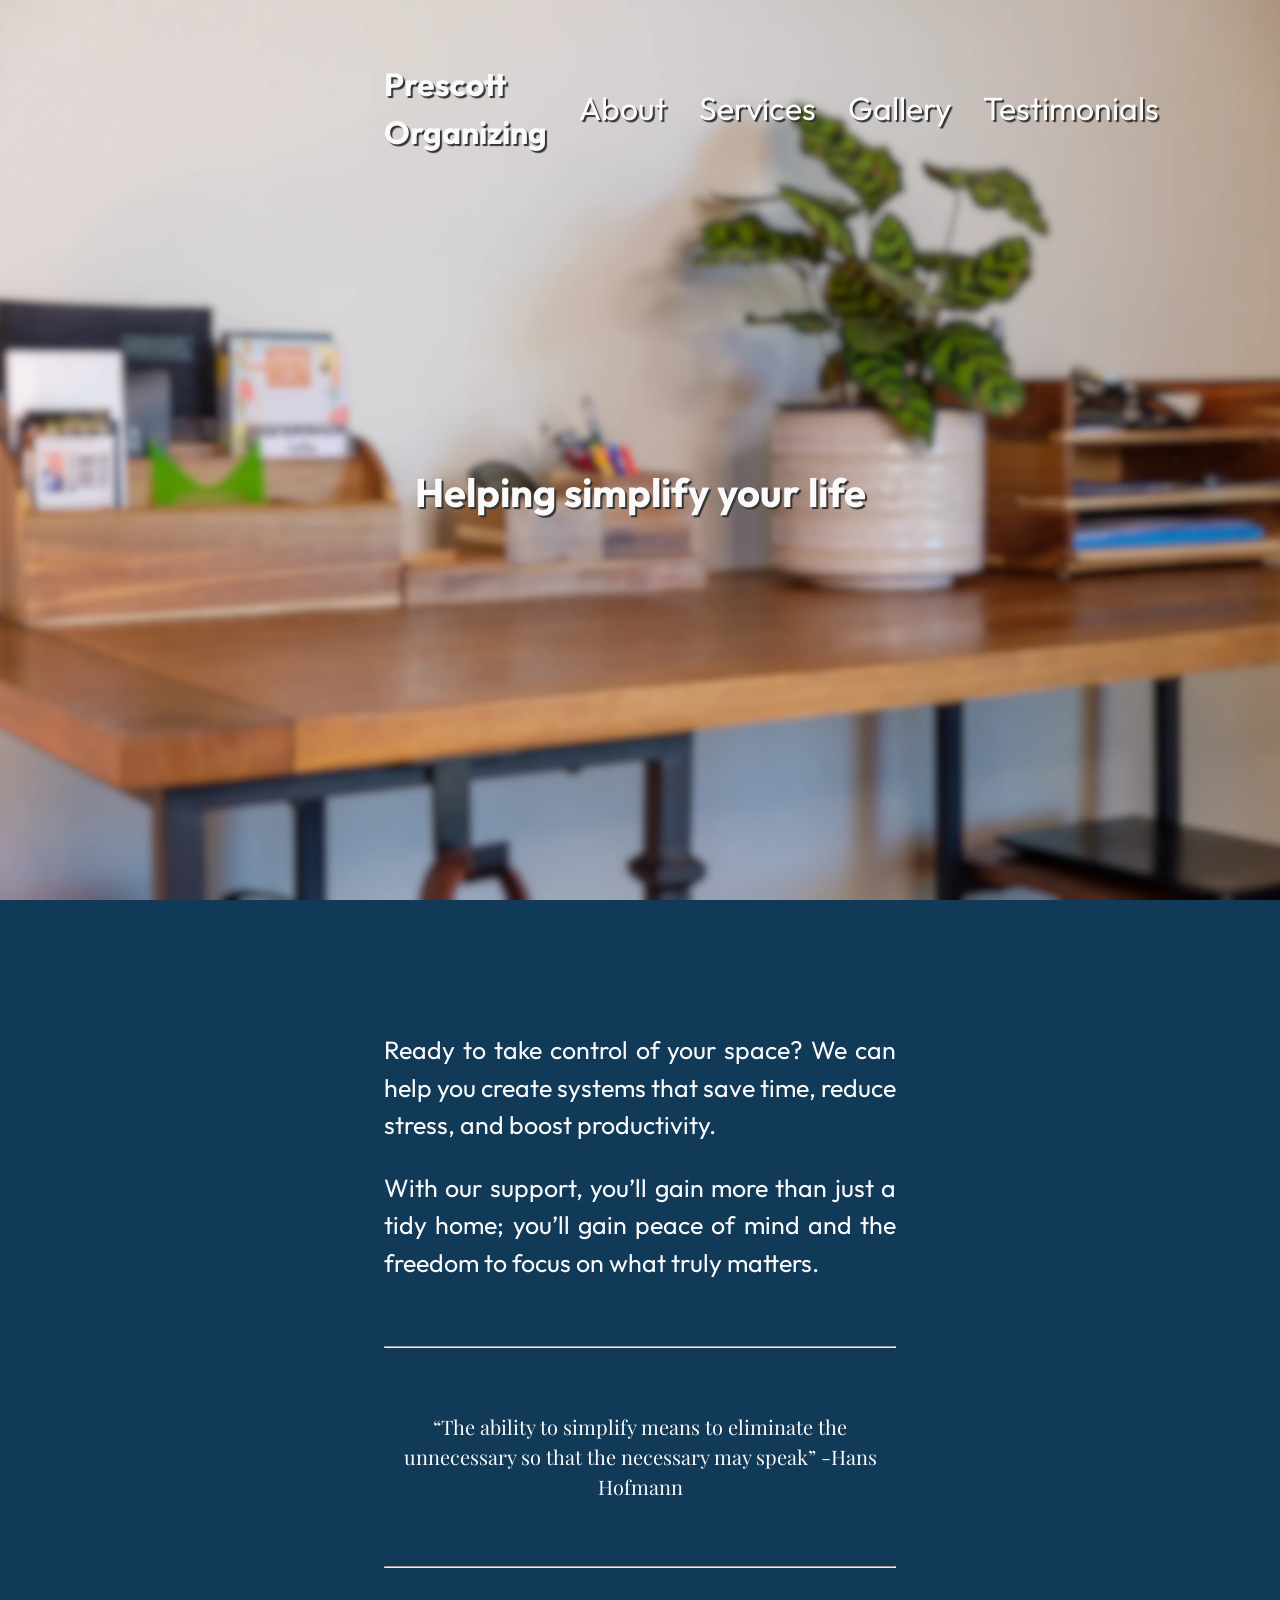
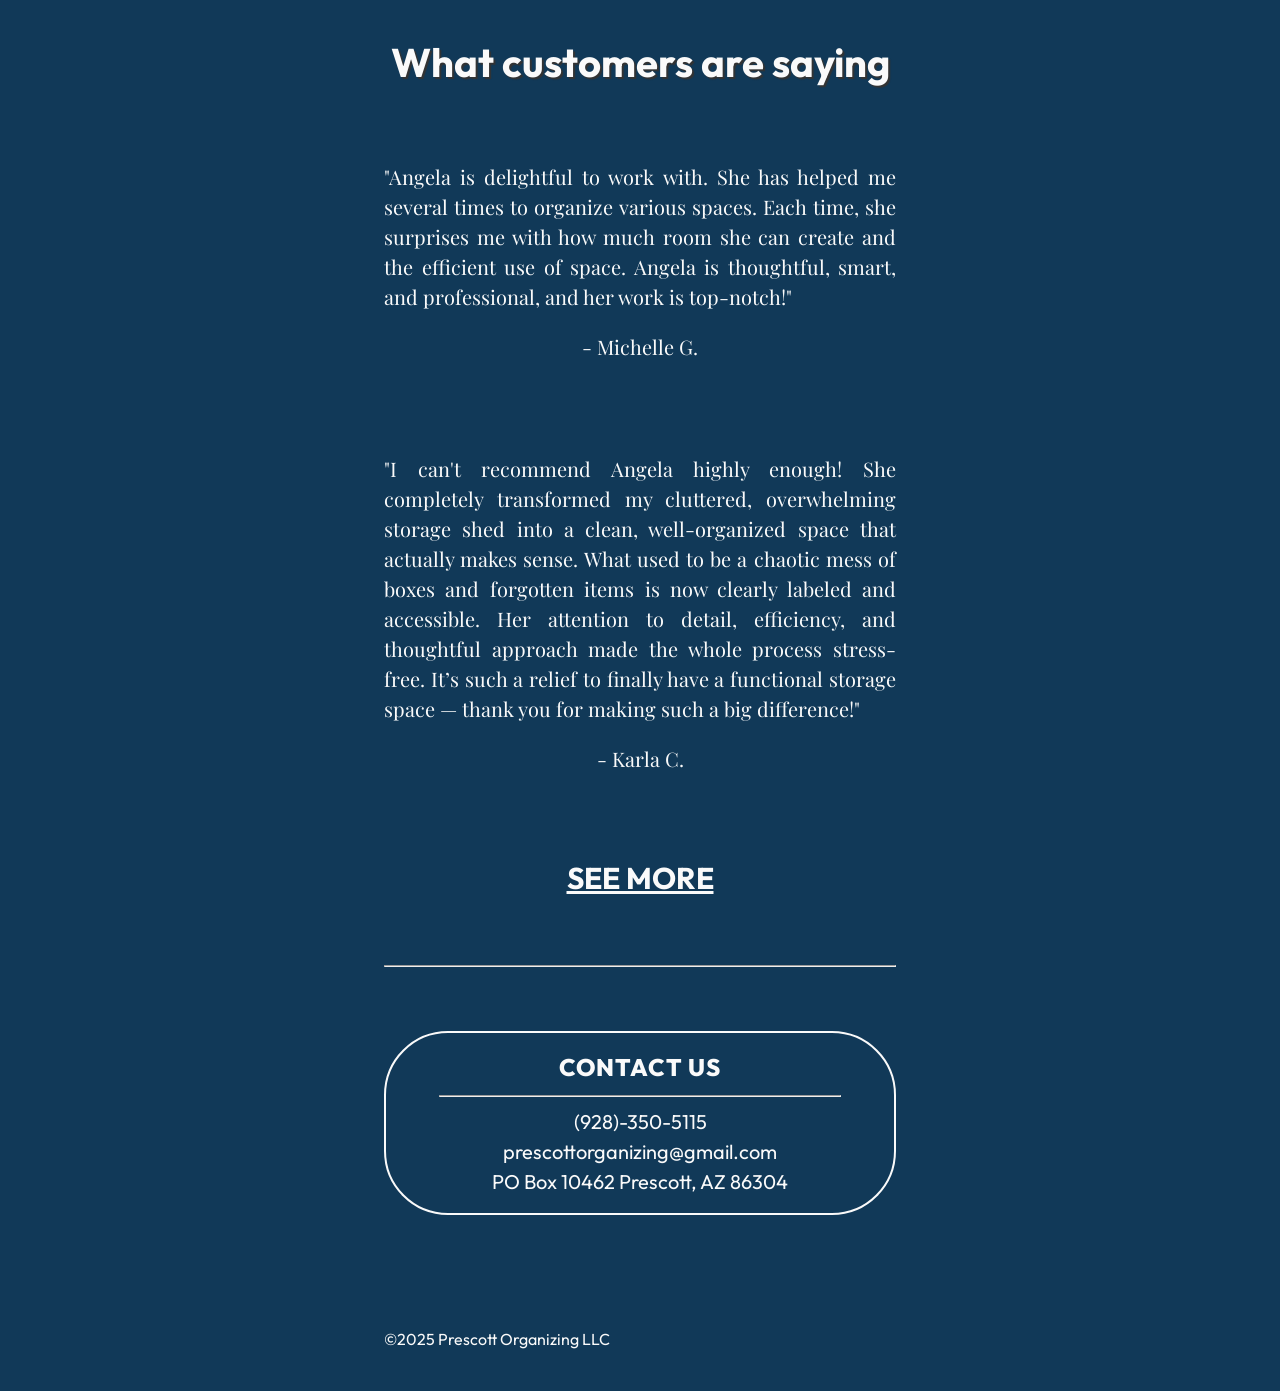
==== index.html @ 011ede5a "make links absolute, add contact section to gallery and testimonials" ====
<!DOCTYPE html>
<html lang="en">
<head>

	<meta charset="UTF-8" />
	<meta name="viewport" content="width=device-width, initial-scale=1.0" />

	<title>Prescott Organizing</title>

	<link rel="stylesheet" href="style/style.css?v=1.0.3" type="text/css" media="all" />
  <link rel="icon" type="image/x-icon" href="media/favicon/favicon.ico">

	<!-- Link to Google Fonts -->
	<link rel="preconnect" href="https://fonts.googleapis.com">
	<link rel="preconnect" href="https://fonts.gstatic.com" crossorigin>
	<link href="https://fonts.googleapis.com/css2?family=Outfit:wght@100..900&family=Playfair+Display:ital,wght@0,400..900;1,400..900&display=swap" rel="stylesheet">

</head>
<body>
  <div class="main">
    <img src="media/po19-blur.webp" class="top-img" alt="A background image showing a clean and organized desk">

    <header class="site-header">
      <nav class="site-nav">
        <a class="logo" href="https://prescottorganizing.com">Prescott Organizing</a>
        <a href="https://prescottorganizing.com/about" class="nav-link link">About</a>
        <a href="https://prescottorganizing.com/services" class="nav-link link">Services</a>
        <a href="https://prescottorganizing.com/gallery" class="nav-link link">Gallery</a>
        <a href="https://prescottorganizing.com/testimonials" class="nav-link link">Testimonials</a>
      </nav>
    </header>

    <main class="content">

        <h1 class="tagline center">Helping simplify your life</h1>
        <br>
        <div class="main-block">
          <p class="main-text">Ready to take control of your space? We can help you create systems that save time, reduce stress, and boost productivity.</p>
          <p class="main-text">With our support, you’ll gain more than just a tidy home; you’ll gain peace of mind and the freedom to focus on what truly matters.</p>
        </div>
        <hr class="qline">
        <p class="quote center">“The ability to simplify means to eliminate the unnecessary so that the necessary may speak” -Hans Hofmann</p>
        <hr class="qline">

        <h1 class="test-title center">What customers are saying</h1>
        <br>
        <div class="testimonial quote">
          <p class="test-body">
            "Angela is delightful to work with. She has helped me several times to organize various spaces. 
            Each time, she surprises me with how much room she can create and the efficient use of space. 
            Angela is thoughtful, smart, and professional, and her work is top-notch!"
          </p>
          <p class="test-auth center">- Michelle G.</p>
        </div>
      
        <div class="testimonial quote">
          <p class="test-body">
            "I can't recommend Angela highly enough! She completely transformed my cluttered, 
            overwhelming storage shed into a clean, well-organized space that actually makes sense. 
            What used to be a chaotic mess of boxes and forgotten items is now clearly labeled and accessible. 
            Her attention to detail, efficiency, and thoughtful approach made the whole process stress-free. 
            It’s such a relief to finally have a functional storage space — thank you for making such a big difference!"
          </p>
          <p class="test-auth center">- Karla C.</p>
        </div>
        <br>
        <h2 class="center">
          <a href="https://prescottorganizing.com/testimonials" class="link uline">SEE MORE</a>
        </h2>
        <hr class="qline">

        <div>

        </div>


        <ul class="info-box center">
            <li class="info-head">CONTACT US</li>
            <hr class="info-separator">
            <li class="info-item"><a href="tel:9283505115" class="link" id="tel">(928)-350-5115</a></li>
            <li class="info-item"><a href="mailto:prescottorganizing@gmail.com" id="email" class="link">prescottorganizing@gmail.com</a></li> 
            <li class="info-item">PO Box 10462 Prescott, AZ 86304</li>
        </ul>

    </main>
  </div>

  <!-- <div class="testimonial quote test-left">
    <p class="test-body">
      Angela is delightful to work with. She has helped me several times to organize various spaces. 
      Each time, she surprises me with how much room she can create and the efficient use of space. 
      Angela is thoughtful, smart, and professional, and her work is top-notch!
    </p>
    <p class="test-auth center">- Michelle G.</p>
  </div>

  <div class="testimonial quote test-right">
    <p class="test-body">
      "I can't recommend Angela highly enough! She completely transformed my cluttered, 
      overwhelming storage shed into a clean, well-organized space that actually makes sense. 
      What used to be a chaotic mess of boxes and forgotten items is now clearly labeled and accessible. 
      Her attention to detail, efficiency, and thoughtful approach made the whole process stress-free. 
      It’s such a relief to finally have a functional storage space — thank you for making such a big difference!"
    </p>
    <p class="test-auth center">- Karla C.</p>
  </div> -->
	
  <footer class="footer main">
    <p>&copy;2025 Prescott Organizing LLC</p>
  </footer>

</body>
</html>
---- style/style.css ----
/* UTILITY */

:root {
    --text-dark: #333;
    --text-norm: #333;
    --text-light: #666;
    --text-wh-dark: #cacaca; 
    --text-wh-norm: #fafafa;
    --text-wh-light: #fafafa;
    --bg-old: #113f64;
    --bg: #113958;
    --bg-light: #195A90;
    --red: #770000;
    --red-light: #DD0000;
    --purp: #90195A;
  }
  
.center { 
    /* align-items: center;
    align-self: center;
    align-content: center; */
    text-align: center;
    margin: 0 auto;
}

html {
    scroll-behavior: smooth;
}

/* LAYOUT */

body {
    background-color: var(--bg);
    color: var(--text-wh-norm);
    font-size: 125%;
    line-height: 1.5;
}

.smalltext {
    font-size: 80%;
}

.biggertext {
    font-size: 125%;
}

.main {
    max-width: 40vw;
    padding: 1rem;
    margin: 0 auto;
}

.top-img {
    position: absolute;
    top: 0;
    left: 0;
    width: 100%;
    height: 100vh; /* 45% of viewport height */
    object-fit: cover; /* Cover the area without stretching */
    object-position: center 46%;
    z-index: -1;
}

.content {
    margin-bottom: 2rem;
    font-family: "Outfit", sans-serif;
}

/* NAVIGATION */

.site-nav {
    display: flex;
    justify-content: space-between;
    align-items: center;
    padding: 1em 0;
    width: 100%;
  }

.site-nav a {
    display: block;
    padding: 1rem;
}

.site-nav .logo {
    font-weight: bold;
    padding-left: 0;
}

.main-menu {
    display: flex;
    list-style: none;
    margin: 0;
    padding: 0;
}

.logo {
    text-decoration: none;
    color: var(--text-wh-norm);
    font-family: "Outfit", sans-serif;
    font-size: 2rem;
    text-shadow: 2px 2px 1px var(--text-norm);
}

.nav-link {
    text-decoration: none;
    color: var(--text-wh-norm);
    font-family: "Outfit", sans-serif;
    font-size: 2rem;
    text-shadow: 2px 2px 1px var(--text-norm);
}

@media screen and (max-width: 48rem) {
    .site-nav,
    .main-menu {
        flex-direction: column;
    }

.site-nav a {
    padding: 0.5rem;
    padding-left: 0;
    }
}

.uline {
    text-decoration: underline !important;
}

/* LISTS */

.post-snippet {
    margin-bottom: 1rem;
}

.post-snippet h3 {
    margin-bottom: 0.25rem;
}

.info-box {
    margin-top: 4rem;
    margin-bottom: 4rem;
    list-style-type: none;
    border: 2px solid var(--text-wh-light);
    /* filter: drop-shadow(3px 2px 4px #888); */
    /* max-width: 25vw; */
    border-radius: 4rem;
    padding-top: 1rem;
    padding-bottom: 1rem;
    padding-left: 2rem;
    padding-right: 2rem;
    color: var(--text-wh-norm)
}

.info-head {
    color: var(--text-wh-norm);
    letter-spacing: 1px;
    font-size: 1.5rem;
    font-weight: 800;
    /* text-decoration: underline; */
}

.info-separator {
    max-width: 25rem;
}

#tel {
    color: var(--text-wh-norm);
}

#email {
    color: var(--text-wh-norm);
    /* text-decoration: underline; */
}

/* OTHER */

.footer {
    font-family: "Outfit", sans-serif;
    font-size: 1rem;
}

.quote {
    font-family: "Playfair Display", serif;
    color: var(--text-wh-light);
    margin-bottom: 2rem;
}

.qline {
    margin-top: 4rem;
    margin-bottom: 4rem;
}

.tagline{
    margin-top: 30vh;
    margin-bottom: 40vh;
    text-shadow: 2px 2px 1px var(--text-norm);
    color: var(--text-wh-norm)
}

.test-title {
    text-shadow: 2px 2px 1px var(--text-norm);
    color: var(--text-wh-norm)
}

.home-image {
    width: 100%;
}

.service {
    font-family: "Playfair Display", serif;
    font-weight: 600;
    font-size: 2rem;
    color: var(--text-wh-norm);
    margin-top: 2rem;
    margin-bottom: 2rem;
    text-decoration: underline;
    text-decoration-thickness: .2rem;
}

.service-section {
    font-size: 3rem;
}

.pricing {
    font-family: "Playfair Display", serif;
    font-weight: 600;
    font-size: 2rem;
    color: var(--text-wh-dark);
    margin-top: 2rem;
    margin-bottom: 2rem;
}

li.li {
    margin: 0;
	padding: 1rem 0 1rem 4rem;
	list-style: none;
    background-image: url("../media/bullet-wh-fa.png");
	background-repeat: no-repeat;
	background-position: left center;
	background-size: 40px;
}

#active-page {
    /* color: var(--text-light); */
    text-decoration: underline var(--text-wh-light);
    /* text-decoration-style:double; */
    text-decoration-thickness: 2px;
}

#active-page:hover {
    text-decoration: underline var(--text-wh-dark);
    text-decoration-thickness: 2px;
}

.main-text {
    display: block;
    text-align: justify !important;
    text-justify: inter-word !important;
    font-size: 125%;
    hyphens: auto;
}

.main-block {
    margin-top: 12em;
    /* padding-top: 4em; */
}

.service-nav {
    font-size: 2rem;
    display: flex;
    width: 100%;
    justify-content: space-between !important;
}

.link {
    text-decoration: none;
    color: inherit;
}

.link:hover {
    color: var(--text-wh-dark) !important;
}

.sublink {
    text-decoration: none;
    color: var(--text-wh-norm);
}

.sublink:hover {
    color: var(--bg);
}

.no-banner {
    margin-top: 4em;
}

.portrait {
    max-width: 12em;
    float: left;
    margin-right: 1.5em;
    margin-bottom: 1em;
    border-radius: 30px;
}

.testimonial {
    text-align: justify;
    padding: 1em;
    padding-left: 2em;
    padding-right: 2em;
    border-radius: 30px;
    padding: 1em 0;
}

.testimonials {
    font-family: "Outfit", sans-serif;
}

.w-border {
    border: 2px solid white;
}

.test-left {
    /* float: left; */
    background-color: rgba(17, 57, 88, 0.7);
    position: absolute;
    width: 20vw;
    top: 110vh;
    left: 3vw;
    margin-top: 0%;
    /* margin-right: 2em; */
    margin-bottom: 1em;
}

.test-right {
    background-color: rgba(17, 57, 88, 0.7);
    position: absolute;
    width: 20vw;
    top: 150vh;
    right: 3vw;
    margin-top: 0%;
    margin-bottom: 1em;
}

#how-it-works {
    margin-bottom: 1em;
}

#pricing {
    margin-bottom: 1em;
}

/* .gallery {
    display: grid;
    grid-template-columns: repeat(auto-fit, minmax(250px, 1fr));
    gap: 1rem;
    padding: 1rem;
}
  
.gallery img {
    width: 100%;
    height: auto;
    display: block;
    object-fit: cover;
    border-radius: 8px;
} */

.gallery {
    display: grid;
    grid-template-columns: repeat(6, 1fr); /* 6 column baseline */
    gap: 1rem;
    padding: 1rem -2vw;
    box-sizing: border-box;
}

.gallery img {
    width: 100%;
    height: auto;
    display: block;
    border-radius: 8px;
}

/* RESPONSIVE CSS */

@media screen and (max-width:2000px) {
    .main-block {
        margin-top: 6em;
    }
}

@media screen and (max-width:1200px) {
    .main {
        max-width: 80vw;
    }
    .tagline{
        margin-top: 15vh;
        margin-bottom: 30vh;
    }
    .service-nav {
        flex-direction: column;
        align-items: center; 
    }
    .service-list {
        padding: 0;
        margin: 0;
    }
    .portrait {
        max-width: 8em;
    }
}

/* @media (max-width: 1200px) {
    .gallery {
      grid-template-columns: 1fr;
    }
  } */


.gallery img.v {
    grid-column: span 2; /* 3 per row (6 / 2 = 3) */
}

.gallery img.h {
    grid-column: span 3; /* 2 per row (6 / 3 = 2) */
}

/* Responsive tweaks */
@media (max-width: 768px) {
    .gallery {
        grid-template-columns: repeat(2, 1fr);
    }
    .gallery img.v,
    .gallery img.h {
        grid-column: span 2; /* Full width on small screens */
    }

    .logo{
        font-size: 1.8rem;
    }
}

@media (max-width: 480px) {
    .gallery {
        grid-template-columns: 1fr;
    }
}
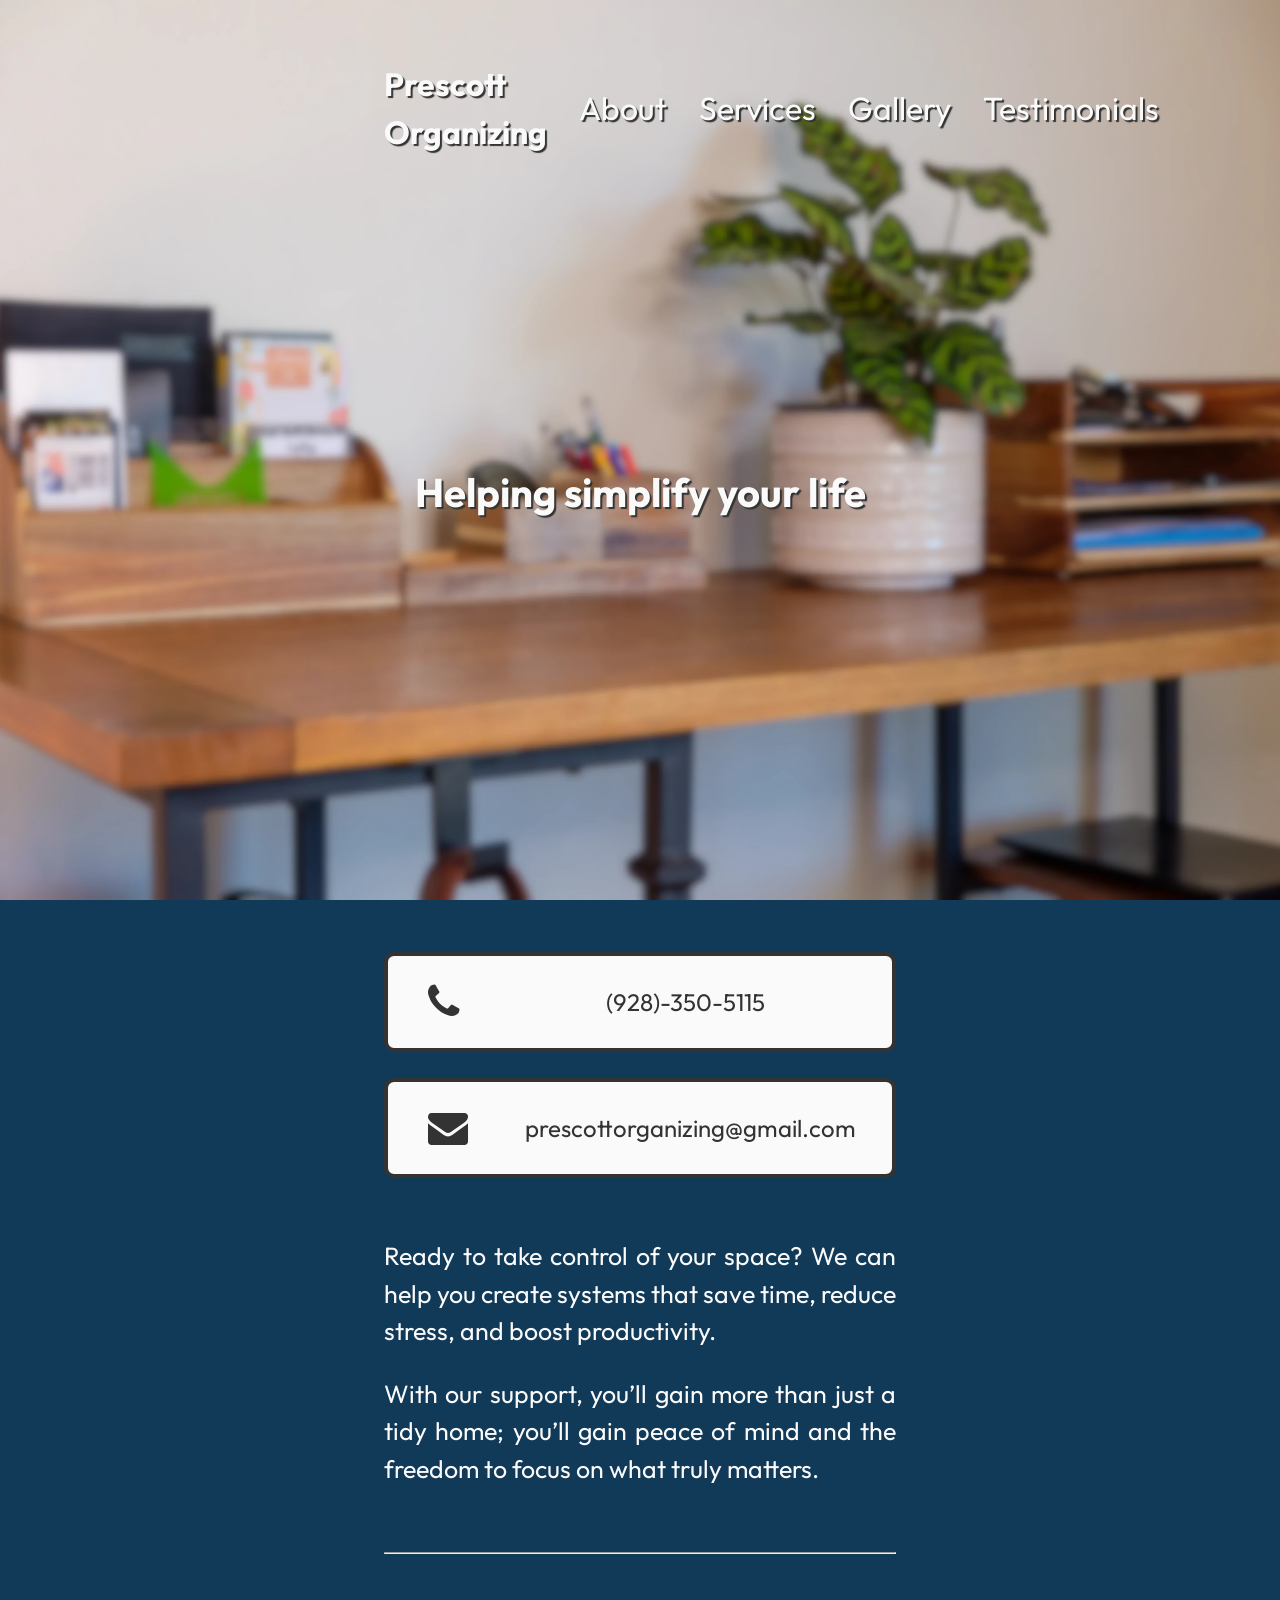
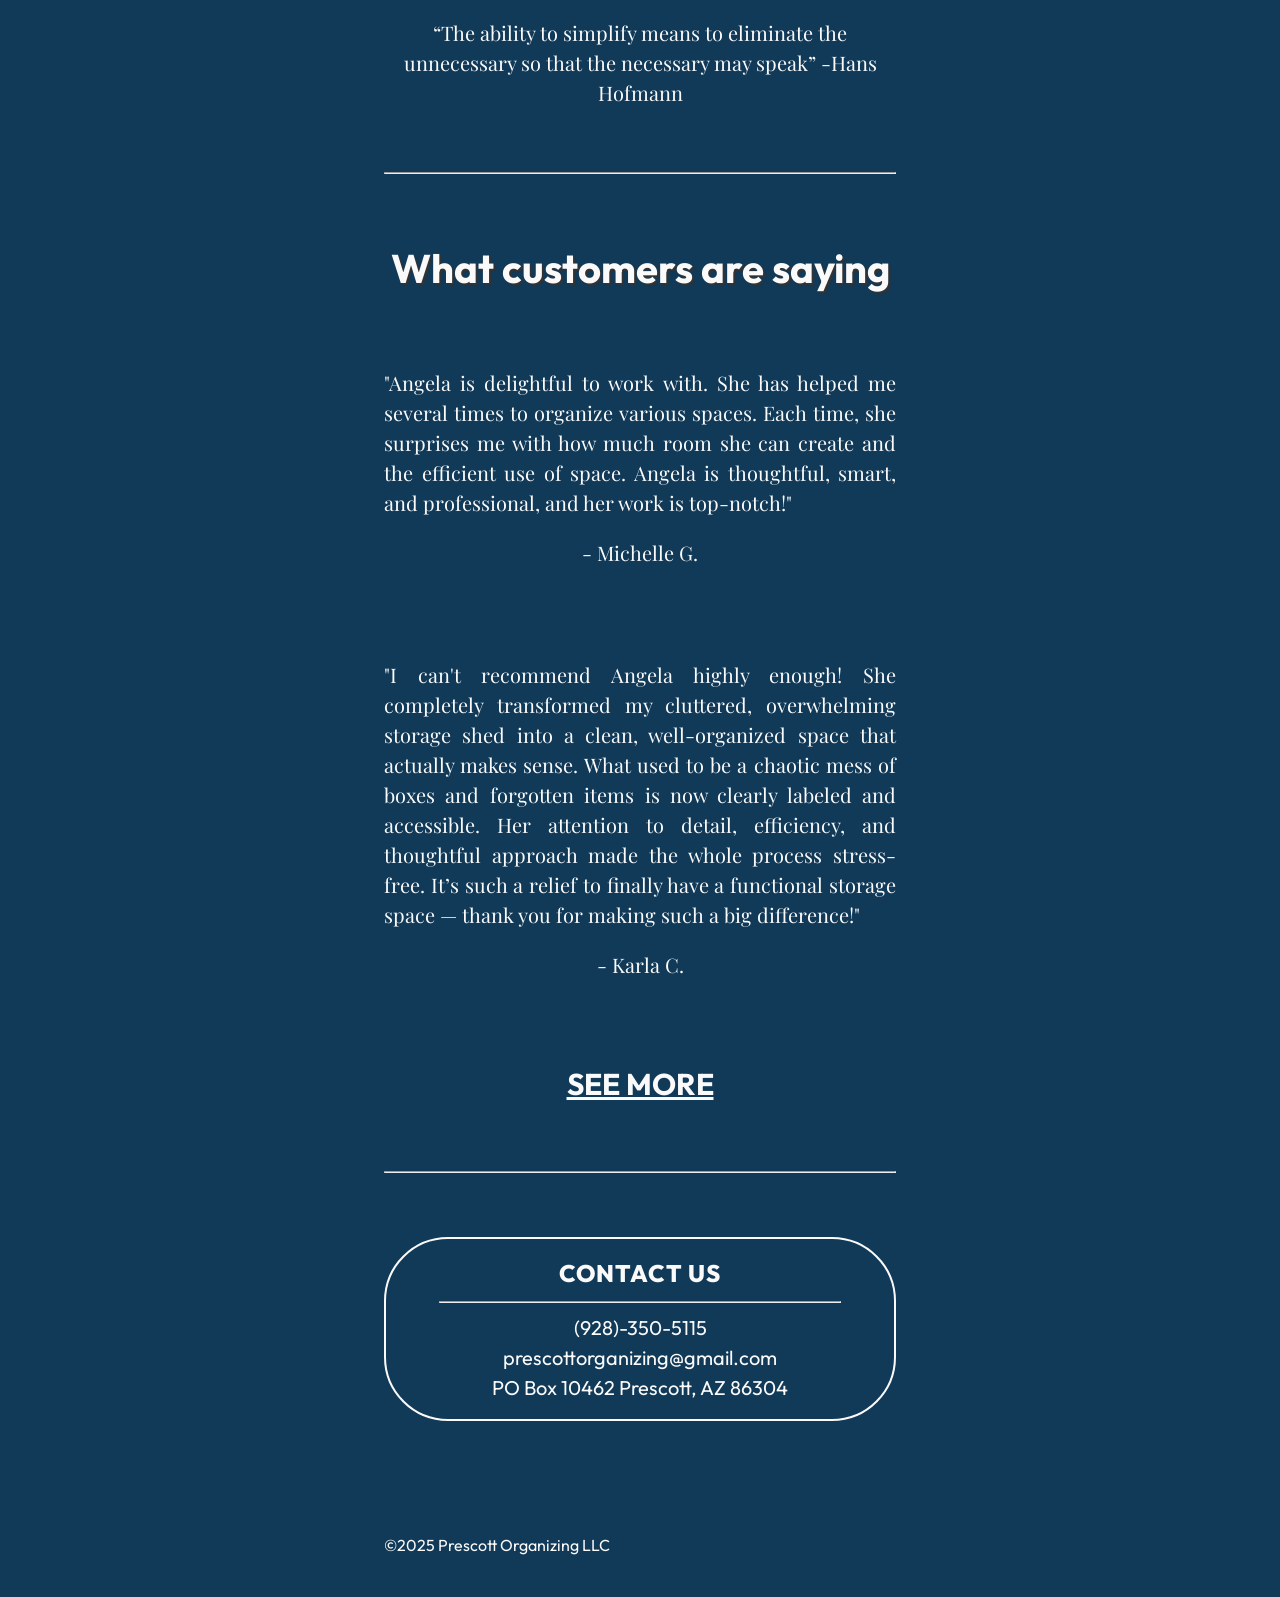
==== commit 2a5852f6: "styling and responsiveness" ====
--- a/index.html
+++ b/index.html
@@ -7,13 +7,14 @@
 
 	<title>Prescott Organizing</title>
 
-	<link rel="stylesheet" href="style/style.css?v=1.0.3" type="text/css" media="all" />
+	<link rel="stylesheet" href="style/style.css?v=1.0.5" type="text/css" media="all" />
   <link rel="icon" type="image/x-icon" href="media/favicon/favicon.ico">
 
 	<!-- Link to Google Fonts -->
 	<link rel="preconnect" href="https://fonts.googleapis.com">
 	<link rel="preconnect" href="https://fonts.gstatic.com" crossorigin>
 	<link href="https://fonts.googleapis.com/css2?family=Outfit:wght@100..900&family=Playfair+Display:ital,wght@0,400..900;1,400..900&display=swap" rel="stylesheet">
+  <link rel="stylesheet" href="https://stackpath.bootstrapcdn.com/font-awesome/4.7.0/css/font-awesome.min.css">
 
 </head>
 <body>
@@ -35,6 +36,22 @@
         <h1 class="tagline center">Helping simplify your life</h1>
         <br>
         <div class="main-block">
+
+          <div class="contact-row">
+            <div class="contact-box">
+              <a href="tel:9283505115" target="_blank" class="contact-link">
+                <i class="fa fa-phone fa-2x nav-icon" title="Call Us"></i>
+                <span class="contact-details">(928)-350-5115</span>
+              </a>
+            </div>
+            <div class="contact-box">
+              <a href="mailto:prescottorganizing@gmail.com" target="_blank" class="contact-link">
+                <i class="fa fa-envelope fa-2x nav-icon" title="Email Us"></i>
+                <span class="contact-details email">prescottorganizing@gmail.com</span>
+              </a>
+            </div>
+          </div>
+
           <p class="main-text">Ready to take control of your space? We can help you create systems that save time, reduce stress, and boost productivity.</p>
           <p class="main-text">With our support, you’ll gain more than just a tidy home; you’ll gain peace of mind and the freedom to focus on what truly matters.</p>
         </div>
--- a/style/style.css
+++ b/style/style.css
@@ -147,7 +147,8 @@
     padding-bottom: 1rem;
     padding-left: 2rem;
     padding-right: 2rem;
-    color: var(--text-wh-norm)
+    color: var(--text-wh-norm);
+    align-content: center;
 }
 
 .info-head {
@@ -191,7 +192,7 @@
 
 .tagline{
     margin-top: 30vh;
-    margin-bottom: 40vh;
+    margin-bottom: 55vh;
     text-shadow: 2px 2px 1px var(--text-norm);
     color: var(--text-wh-norm)
 }
@@ -260,7 +261,8 @@
 }
 
 .main-block {
-    margin-top: 12em;
+    /* margin-top: 100vh; */
+    display: block;
     /* padding-top: 4em; */
 }
 
@@ -316,6 +318,8 @@
 
 .w-border {
     border: 2px solid white;
+    padding: 1em 1em 1em 2em;
+    border-radius: 30px;
 }
 
 .test-left {
@@ -378,11 +382,73 @@
     border-radius: 8px;
 }
 
+.contact-row {
+    display: flex;
+    justify-content: space-between;
+    gap: .5vw;
+    margin: 2em 0;
+    display: flex;
+    flex-direction: column;
+    justify-content: center;
+}
+
+.contact-box {
+    flex: 1;
+    background-color: var(--text-wh-light); /* example background */
+    padding: 1em;
+    border-radius: 10px;
+    display: flex;
+    align-items: center; /* vertically center icon and text */
+    min-height: 100px; /* ensures equal height even with smaller text */
+    box-sizing: border-box;
+    border: 4px solid var(--text-dark);
+    position: relative;
+    margin-bottom: 1em;
+    
+}
+
+.contact-box:hover {
+    background-color: var(--text-wh-dark);
+}
+
+.nav-icon {
+    color: var(--text-dark);
+    flex-shrink: 0;
+    margin-right: 1em;
+    z-index: 1;
+    padding-left: .5em;
+}
+
+.contact-link {
+    display: grid;
+    grid-template-columns: auto 1fr;
+    align-items: center;
+    width: 100%;
+    height: 100%;
+    text-decoration: none;
+    color: var(--text-wh-norm);
+  }
+  
+.contact-details {
+    display: flex;
+    align-items: center;
+    justify-content: center;
+    text-align: center;
+    height: 100%;
+    width: 100%;
+    font-size: 120%;
+    color: var(--text-dark);
+}
+
+.contact-details.email {
+    font-size: 120%;
+}
+
 /* RESPONSIVE CSS */
 
 @media screen and (max-width:2000px) {
     .main-block {
-        margin-top: 6em;
+        margin-top: 0em;
     }
 }
 
@@ -390,10 +456,6 @@
     .main {
         max-width: 80vw;
     }
-    .tagline{
-        margin-top: 15vh;
-        margin-bottom: 30vh;
-    }
     .service-nav {
         flex-direction: column;
         align-items: center; 
@@ -404,6 +466,25 @@
     }
     .portrait {
         max-width: 8em;
+    }
+
+    .logo{
+        font-size: 1.8rem;
+    }
+
+    .nav-link {
+        font-size: 140%;
+    }
+
+    .tagline {
+        margin-top: 40vh;
+        margin-top: 40svh;
+        /* margin-bottom: 0px; */
+    }
+
+    .info-box {
+        padding-left: .5em;
+        padding-right: .5em;
     }
 }
 
@@ -435,10 +516,196 @@
     .logo{
         font-size: 1.8rem;
     }
-}
-
-@media (max-width: 480px) {
+
+    .contact-row {
+        flex-direction: column;
+    }
+
+    .contact-details {
+        font-size: 120%; /* smaller font size on mobile */
+    }
+
+    .contact-details.email {
+        font-size: 80%; /* even smaller for email */
+    }
+
+    .nav-icon {
+        font-size: 1.2rem !important;
+    }
+
+    .tagline {
+        margin-top: 20vh;
+        margin-bottom: 25vh;
+    }
+
+    .portrait {
+        max-width: 6em;
+    }
+
+}
+
+@media (max-width: 2000px) {
+    .tagline {
+        margin-top: 30vh;
+        margin-bottom: 40vh;
+    }
+
+}
+
+@media (max-width: 420px) {
     .gallery {
         grid-template-columns: 1fr;
     }
+    .tagline {
+        margin-top: 10vh;
+        margin-bottom: 15vh;
+    }
+
+}
+
+@media (max-width: 420px) and (max-height: 900px) {
+    .tagline {
+        margin-top: 10vh;
+        margin-bottom: 25vh;
+    }
+
+    .contact-details.email {
+        overflow-wrap: anywhere;
+    }
+}
+
+@media (max-width: 1290px) and (max-height: 850px) {
+    .nav-link {
+        font-size: 100% !important;
+        align-content: center;
+    }
+
+    .logo {
+        font-size: 100%;
+    }
+}
+
+@media (max-width: 1100px) and (max-height: 700px) {
+    .tagline {
+        margin-top: 10vh;
+        margin-bottom: 45vh;
+    }
+
+    .contact-details.email {
+        overflow-wrap: anywhere;
+    }
+}
+
+@media (max-width: 800px) and (max-height: 1100px) {
+    .tagline {
+        margin-top: 10vh;
+        margin-bottom: 50vh;
+    }
+
+    .contact-details.email {
+        font-size: 120%;
+    }
+
+    .nav-icon {
+        font-size: 2em !important;
+    }
+}
+
+@media (max-width: 600px) and (max-height: 800px) {
+    .tagline {
+        margin-top: 10vh;
+        margin-bottom: 30vh;
+    }
+
+    .contact-details.email {
+        font-size: 100%;
+    }
+
+    .nav-icon {
+        font-size: 1.5em !important;
+    }
+}
+
+@media (max-width: 420px) and (max-height: 990px) {
+    .tagline {
+        margin-top: 10vh;
+        margin-bottom: 35vh;
+    }
+
+    .contact-details.email {
+        overflow-wrap: anywhere;
+    }
+
+    .contact-details.email {
+        font-size: 80%;
+    }
+
+    .nav-icon {
+        font-size: 1.2em !important;
+    }
+}
+
+@media (max-width: 440px) and (max-height: 940px) {
+    .tagline {
+        margin-top: 10vh;
+        margin-bottom: 35vh;
+    }
+
+    .contact-details.email {
+        overflow-wrap: anywhere;
+    }
+
+    .contact-details.email {
+        font-size: 80%;
+    }
+
+    .nav-icon {
+        font-size: 1.2em !important;
+    }
+
+    .top-img {
+        width: 100vw;
+    }
+}
+
+@media (max-width: 380px) and (max-height: 750px) {
+    .tagline {
+        margin-top: 10vh;
+        margin-bottom: 25vh;
+    }
+
+    .contact-details.email {
+        overflow-wrap: anywhere;
+    }
+
+    .contact-details.email {
+        font-size: 100%;
+    }
+
+    .nav-icon {
+        font-size: 1em !important;
+    }
+}
+
+@media (max-width: 400px) and (max-height: 690px) {
+    .tagline {
+        margin-top: 10vh;
+        margin-bottom: 25vh;
+    }
+
+    .contact-details.email {
+        font-size: 70%;
+    }
+
+    .nav-icon {
+        font-size: 1em !important;
+    }
+
+}
+
+@media (max-width: 500px) {
+    .gallery {
+        grid-template-columns: 1fr;
+    }
+
 }
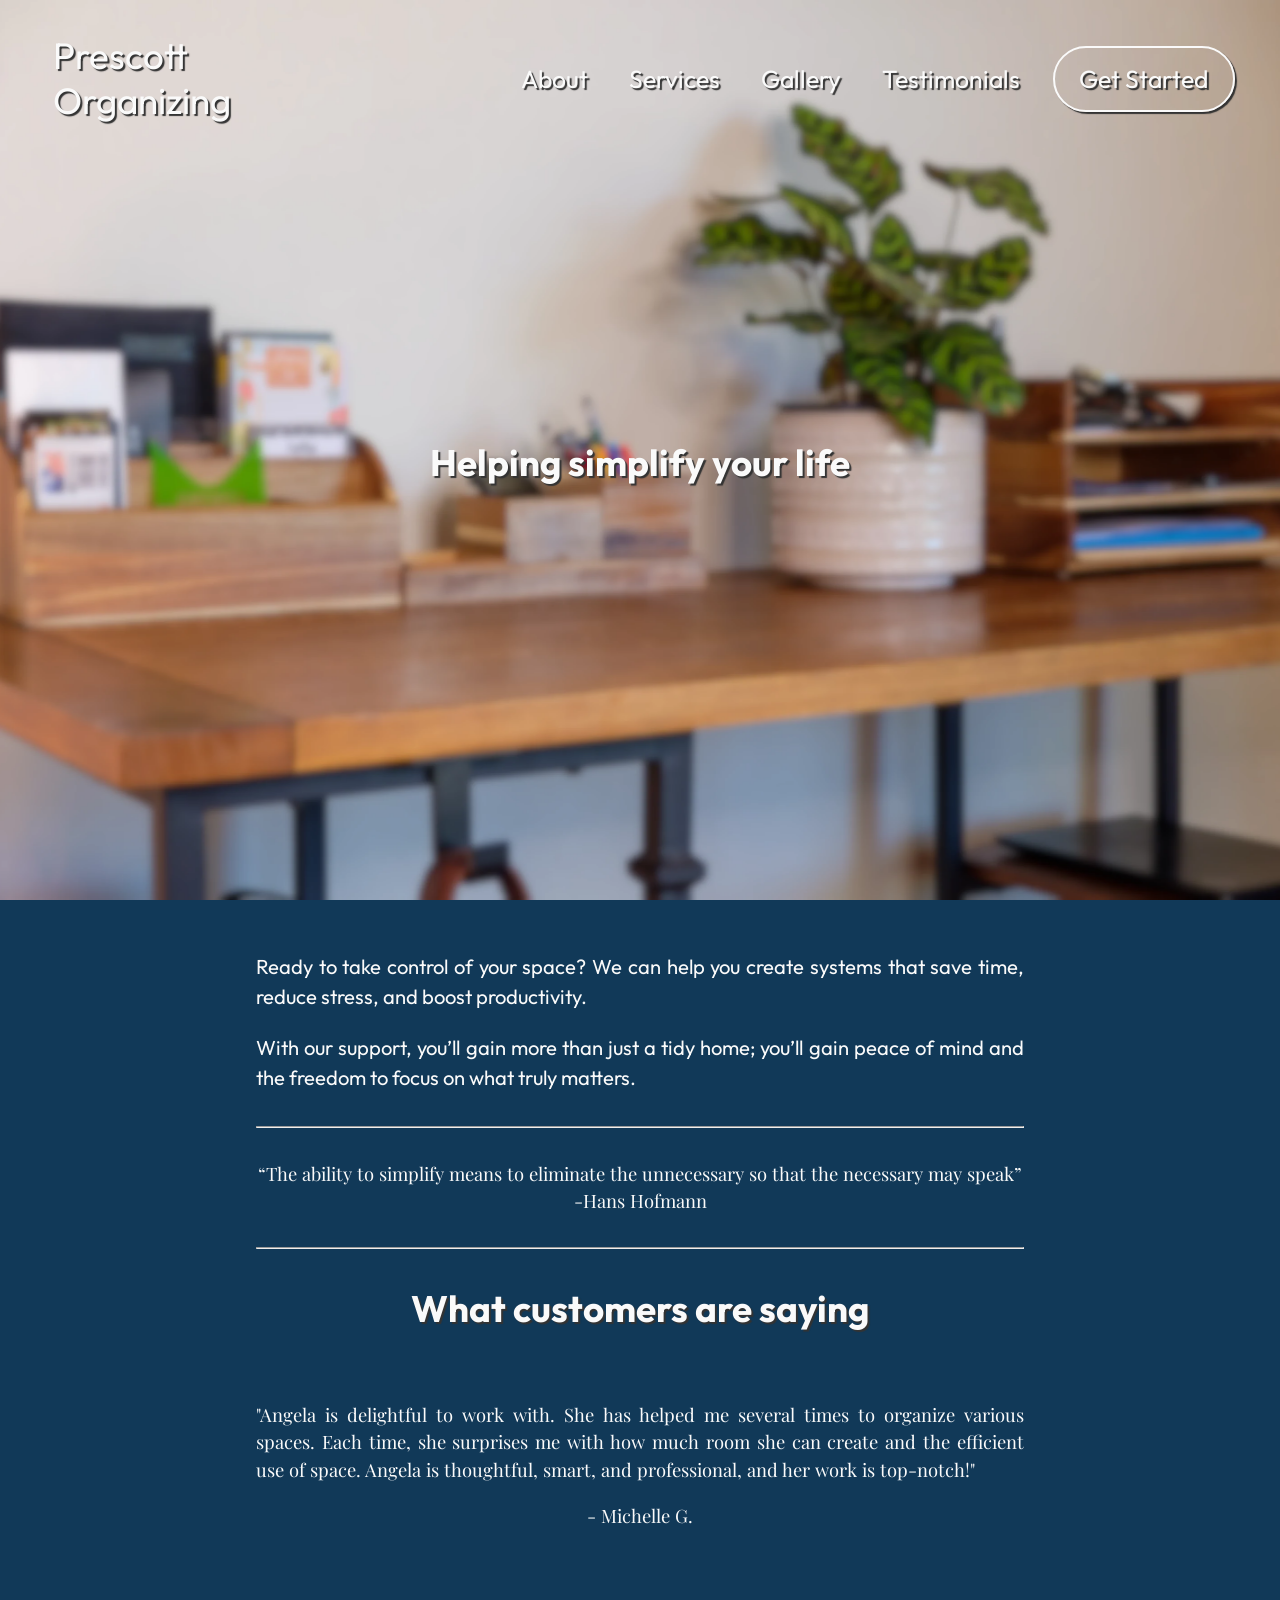
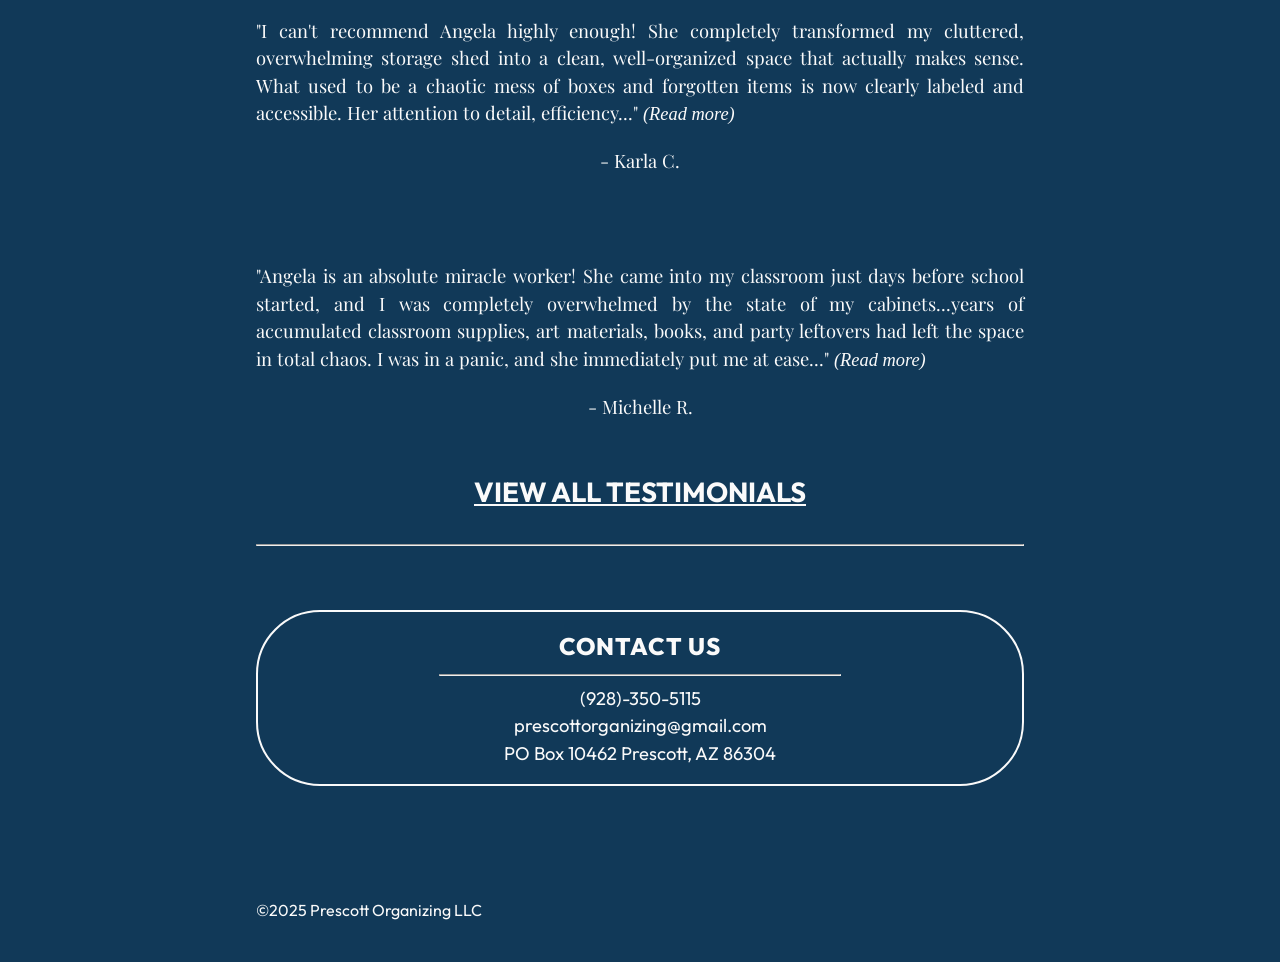
==== commit f9916569: "major updates" ====
--- a/index.html
+++ b/index.html
@@ -7,50 +7,39 @@
 
 	<title>Prescott Organizing</title>
 
-	<link rel="stylesheet" href="style/style.css?v=1.0.5" type="text/css" media="all" />
+	<link rel="stylesheet" href="style/style.css?v=1.0.6" type="text/css" media="all" />
   <link rel="icon" type="image/x-icon" href="media/favicon/favicon.ico">
 
 	<!-- Link to Google Fonts -->
 	<link rel="preconnect" href="https://fonts.googleapis.com">
 	<link rel="preconnect" href="https://fonts.gstatic.com" crossorigin>
 	<link href="https://fonts.googleapis.com/css2?family=Outfit:wght@100..900&family=Playfair+Display:ital,wght@0,400..900;1,400..900&display=swap" rel="stylesheet">
-  <link rel="stylesheet" href="https://stackpath.bootstrapcdn.com/font-awesome/4.7.0/css/font-awesome.min.css">
 
 </head>
 <body>
+  <img src="media/po19-blur.webp" class="top-img" alt="A background image showing a clean and organized desk">
+
+  <header class="site-header">
+    <nav class="site-nav">
+      <div class="nav-left">
+        <a class="logo" href="/">Prescott <br> Organizing</a>
+      </div>
+      <div class="nav-right">
+        <a href="/about" class="nav-link link">About</a>
+        <a href="/services" class="nav-link link">Services</a>
+        <a href="/gallery" class="nav-link link">Gallery</a>
+        <a href="/testimonials" class="nav-link link">Testimonials</a>
+        <a href="/get-started" class="nav-link link gs">Get Started</a>
+      </div>
+    </nav>
+  </header>
   <div class="main">
-    <img src="media/po19-blur.webp" class="top-img" alt="A background image showing a clean and organized desk">
-
-    <header class="site-header">
-      <nav class="site-nav">
-        <a class="logo" href="https://prescottorganizing.com">Prescott Organizing</a>
-        <a href="https://prescottorganizing.com/about" class="nav-link link">About</a>
-        <a href="https://prescottorganizing.com/services" class="nav-link link">Services</a>
-        <a href="https://prescottorganizing.com/gallery" class="nav-link link">Gallery</a>
-        <a href="https://prescottorganizing.com/testimonials" class="nav-link link">Testimonials</a>
-      </nav>
-    </header>
 
     <main class="content">
 
         <h1 class="tagline center">Helping simplify your life</h1>
         <br>
         <div class="main-block">
-
-          <div class="contact-row">
-            <div class="contact-box">
-              <a href="tel:9283505115" target="_blank" class="contact-link">
-                <i class="fa fa-phone fa-2x nav-icon" title="Call Us"></i>
-                <span class="contact-details">(928)-350-5115</span>
-              </a>
-            </div>
-            <div class="contact-box">
-              <a href="mailto:prescottorganizing@gmail.com" target="_blank" class="contact-link">
-                <i class="fa fa-envelope fa-2x nav-icon" title="Email Us"></i>
-                <span class="contact-details email">prescottorganizing@gmail.com</span>
-              </a>
-            </div>
-          </div>
 
           <p class="main-text">Ready to take control of your space? We can help you create systems that save time, reduce stress, and boost productivity.</p>
           <p class="main-text">With our support, you’ll gain more than just a tidy home; you’ll gain peace of mind and the freedom to focus on what truly matters.</p>
@@ -75,14 +64,22 @@
             "I can't recommend Angela highly enough! She completely transformed my cluttered, 
             overwhelming storage shed into a clean, well-organized space that actually makes sense. 
             What used to be a chaotic mess of boxes and forgotten items is now clearly labeled and accessible. 
-            Her attention to detail, efficiency, and thoughtful approach made the whole process stress-free. 
-            It’s such a relief to finally have a functional storage space — thank you for making such a big difference!"
+            Her attention to detail, efficiency..." <a href="/testimonials#testimonial-2" class="test-link link">(Read more)</a>
           </p>
           <p class="test-auth center">- Karla C.</p>
         </div>
-        <br>
+
+        <div class="testimonial quote">
+          <p class="test-body">
+            "Angela is an absolute miracle worker! She came into my classroom just days before school started, 
+            and I was completely overwhelmed by the state of my cabinets...years of accumulated classroom supplies, 
+            art materials, books, and party leftovers had left the space in total chaos. I was in a panic, and she immediately put me at ease..."
+            <a href="/testimonials#testimonial-3" class="test-link link">(Read more)</a>
+          </p>
+          <p class="test-auth center">- Michelle R.</p>
+        </div>
         <h2 class="center">
-          <a href="https://prescottorganizing.com/testimonials" class="link uline">SEE MORE</a>
+          <a href="https://prescottorganizing.com/testimonials" class="link uline">VIEW ALL TESTIMONIALS</a>
         </h2>
         <hr class="qline">
 
--- a/style/style.css
+++ b/style/style.css
@@ -45,10 +45,12 @@
 }
 
 .main {
-    max-width: 40vw;
+    width: 100%;
+    max-width: 800px;
     padding: 1rem;
     margin: 0 auto;
-}
+    box-sizing: border-box;
+  }
 
 .top-img {
     position: absolute;
@@ -69,44 +71,46 @@
 /* NAVIGATION */
 
 .site-nav {
-    display: flex;
-    justify-content: space-between;
-    align-items: center;
-    padding: 1em 0;
-    width: 100%;
-  }
+  display: flex;
+  justify-content: space-between; /* logo left, links right */
+  align-items: center;
+  padding: 1em 0;
+  width: 100%;
+}
+
+.nav-left,
+.nav-right {
+  display: flex;
+  align-items: center;
+}
+
+.nav-right a {
+  margin-left: 1em;
+}
+
+.site-header {
+  margin: 0 2em;
+}
 
 .site-nav a {
-    display: block;
-    padding: 1rem;
-}
-
-.site-nav .logo {
-    font-weight: bold;
-    padding-left: 0;
-}
-
-.main-menu {
-    display: flex;
-    list-style: none;
-    margin: 0;
-    padding: 0;
+  display: block;
+  padding: 0.5rem;
 }
 
 .logo {
-    text-decoration: none;
-    color: var(--text-wh-norm);
-    font-family: "Outfit", sans-serif;
-    font-size: 2rem;
-    text-shadow: 2px 2px 1px var(--text-norm);
+  text-decoration: none;
+  color: var(--text-wh-norm);
+  font-family: "Outfit", sans-serif;
+  font-size: 2rem;
+  text-shadow: 2px 2px 1px var(--text-norm);
 }
 
 .nav-link {
-    text-decoration: none;
-    color: var(--text-wh-norm);
-    font-family: "Outfit", sans-serif;
-    font-size: 2rem;
-    text-shadow: 2px 2px 1px var(--text-norm);
+  text-decoration: none;
+  color: var(--text-wh-norm);
+  font-family: "Outfit", sans-serif;
+  font-size: 2rem;
+  text-shadow: 2px 2px 1px var(--text-norm);
 }
 
 @media screen and (max-width: 48rem) {
@@ -186,8 +190,8 @@
 }
 
 .qline {
-    margin-top: 4rem;
-    margin-bottom: 4rem;
+    margin-top: 2rem;
+    margin-bottom: 2rem;
 }
 
 .tagline{
@@ -202,6 +206,10 @@
     color: var(--text-wh-norm)
 }
 
+.test-link {
+    font-style: italic;
+}
+
 .home-image {
     width: 100%;
 }
@@ -211,8 +219,8 @@
     font-weight: 600;
     font-size: 2rem;
     color: var(--text-wh-norm);
-    margin-top: 2rem;
-    margin-bottom: 2rem;
+    margin-top: 1rem;
+    margin-bottom: 1rem;
     text-decoration: underline;
     text-decoration-thickness: .2rem;
 }
@@ -240,6 +248,10 @@
 	background-size: 40px;
 }
 
+.sublist {
+    margin-left: 3em;
+}
+
 #active-page {
     /* color: var(--text-light); */
     text-decoration: underline var(--text-wh-light);
@@ -256,7 +268,7 @@
     display: block;
     text-align: justify !important;
     text-justify: inter-word !important;
-    font-size: 125%;
+    font-size: 110%;
     hyphens: auto;
 }
 
@@ -271,6 +283,9 @@
     display: flex;
     width: 100%;
     justify-content: space-between !important;
+    flex-direction: column;
+    align-items: center;
+    margin-bottom: 45vh;
 }
 
 .link {
@@ -285,6 +300,7 @@
 .sublink {
     text-decoration: none;
     color: var(--text-wh-norm);
+    padding-bottom: 1em;
 }
 
 .sublink:hover {
@@ -345,11 +361,11 @@
 }
 
 #how-it-works {
-    margin-bottom: 1em;
+    margin-bottom: 1rem;
 }
 
 #pricing {
-    margin-bottom: 1em;
+    margin-bottom: 1rem;
 }
 
 /* .gallery {
@@ -394,25 +410,24 @@
 
 .contact-box {
     flex: 1;
-    background-color: var(--text-wh-light); /* example background */
     padding: 1em;
     border-radius: 10px;
     display: flex;
     align-items: center; /* vertically center icon and text */
     min-height: 100px; /* ensures equal height even with smaller text */
     box-sizing: border-box;
-    border: 4px solid var(--text-dark);
+    border: 4px solid var(--text-wh-norm);
     position: relative;
     margin-bottom: 1em;
     
 }
 
 .contact-box:hover {
-    background-color: var(--text-wh-dark);
+    background-color: var(--bg-light);
 }
 
 .nav-icon {
-    color: var(--text-dark);
+    color: var(--text-wh-norm);
     flex-shrink: 0;
     margin-right: 1em;
     z-index: 1;
@@ -437,11 +452,17 @@
     height: 100%;
     width: 100%;
     font-size: 120%;
-    color: var(--text-dark);
+    color: var(--text-wh-norm);
 }
 
 .contact-details.email {
     font-size: 120%;
+}
+
+.gs {
+    border: 2px solid var(--text-wh-norm);
+    border-radius: 40px;
+    box-shadow: 2px 2px 1px var(--text-norm);
 }
 
 /* RESPONSIVE CSS */
@@ -547,7 +568,16 @@
 @media (max-width: 2000px) {
     .tagline {
         margin-top: 30vh;
+        margin-bottom: 46vh;
+    }
+
+    .service-nav {
+        margin-top:  20vh;
         margin-bottom: 40vh;
+    }
+
+    body {
+        font-size: 115%;
     }
 
 }
@@ -567,10 +597,6 @@
     .tagline {
         margin-top: 10vh;
         margin-bottom: 25vh;
-    }
-
-    .contact-details.email {
-        overflow-wrap: anywhere;
     }
 }
 
@@ -590,117 +616,159 @@
         margin-top: 10vh;
         margin-bottom: 45vh;
     }
+}
+
+
+@media (max-width: 822px) and (max-height: 1190px) {
+    .tagline {
+        margin-top: 20vh;
+        margin-bottom: 30vh;
+    }
+}
+
+@media (max-width: 800px) and (max-height: 1100px) {
+    .tagline {
+        margin-top: 10vh;
+        margin-bottom: 38vh;
+    }
+
+    .contact-details.email {
+        font-size: 120%;
+    }
+
+    .nav-icon {
+        font-size: 2em !important;
+    }
+}
+
+@media (max-width: 600px) and (max-height: 800px) {
+    .tagline {
+        margin-top: 10vh;
+        margin-bottom: 30vh;
+    }
+
+    .nav-icon {
+        font-size: 1.5em !important;
+    }
+}
+
+@media (max-width: 420px) and (max-height: 990px) {
+    .tagline {
+        margin-top: 10vh;
+        margin-bottom: 35vh;
+    }
+
+    .contact-details.email {
+        font-size: 80%;
+    }
+
+    .nav-icon {
+        font-size: 1.2em !important;
+    }
+}
+
+@media (max-width: 440px) and (max-height: 940px) {
+    .tagline {
+        margin-top: 10vh;
+        margin-bottom: 35vh;
+    }
+
+    .contact-details.email {
+        font-size: 80%;
+    }
+
+    .nav-icon {
+        font-size: 1.2em !important;
+    }
+
+    .top-img {
+        width: 100vw;
+    }
+}
+
+@media (max-width: 380px) and (max-height: 750px) {
+    .tagline {
+        margin-top: 10vh;
+        margin-bottom: 25vh;
+    }
+
+    .contact-details.email {
+        font-size: 100%;
+    }
+
+    .nav-icon {
+        font-size: 1em !important;
+    }
+}
+
+@media (max-width: 400px) and (max-height: 690px) {
+    .tagline {
+        margin-top: 10vh;
+        margin-bottom: 25vh;
+    }
+
+    .contact-details.email {
+        font-size: 70%;
+    }
+
+    .nav-icon {
+        font-size: 1em !important;
+    }
+
+}
+
+@media (min-width: 2200px) {
+    .main {
+        max-width: 1050px;
+    }
+
+}
+
+@media (max-width: 820px) {
+    .site-nav {
+        flex-direction: column;
+        font-size: 90%;
+        align-items: flex-start; /* or center if you prefer centered items */
+        line-height: 0.6;
+        flex-wrap: wrap;
+        justify-content: center;
+    }
+  
+    .nav-right {
+        flex-direction: column;
+        width: 100%;
+        margin-top: 1em;
+    }
+  
+    .nav-right a {
+        margin: 0.5em 0;
+        padding-left: 0; /* optional: align left */
+    }
+  
+    .nav-left {
+        width: 100%;
+    }
+  
+    .logo {
+        align-content: center;
+        margin-bottom: 1em;
+        white-space: nowrap;
+        text-align: center;
+        width: 100%;
+    }
+  
+    .nav-link {
+        padding: 0.25em 0; /* was likely 1em or more — reduce it */
+        font-size: 1.4rem;  /* optional: smaller text on mobile */
+    }
 
     .contact-details.email {
         overflow-wrap: anywhere;
     }
-}
-
-@media (max-width: 800px) and (max-height: 1100px) {
-    .tagline {
-        margin-top: 10vh;
-        margin-bottom: 50vh;
-    }
-
-    .contact-details.email {
-        font-size: 120%;
-    }
-
-    .nav-icon {
-        font-size: 2em !important;
-    }
-}
-
-@media (max-width: 600px) and (max-height: 800px) {
-    .tagline {
-        margin-top: 10vh;
-        margin-bottom: 30vh;
-    }
-
-    .contact-details.email {
-        font-size: 100%;
-    }
-
-    .nav-icon {
-        font-size: 1.5em !important;
-    }
-}
-
-@media (max-width: 420px) and (max-height: 990px) {
-    .tagline {
-        margin-top: 10vh;
-        margin-bottom: 35vh;
-    }
-
-    .contact-details.email {
-        overflow-wrap: anywhere;
-    }
-
-    .contact-details.email {
-        font-size: 80%;
-    }
-
-    .nav-icon {
-        font-size: 1.2em !important;
-    }
-}
-
-@media (max-width: 440px) and (max-height: 940px) {
-    .tagline {
-        margin-top: 10vh;
-        margin-bottom: 35vh;
-    }
-
-    .contact-details.email {
-        overflow-wrap: anywhere;
-    }
-
-    .contact-details.email {
-        font-size: 80%;
-    }
-
-    .nav-icon {
-        font-size: 1.2em !important;
-    }
-
-    .top-img {
-        width: 100vw;
-    }
-}
-
-@media (max-width: 380px) and (max-height: 750px) {
-    .tagline {
-        margin-top: 10vh;
-        margin-bottom: 25vh;
-    }
-
-    .contact-details.email {
-        overflow-wrap: anywhere;
-    }
-
-    .contact-details.email {
-        font-size: 100%;
-    }
-
-    .nav-icon {
-        font-size: 1em !important;
-    }
-}
-
-@media (max-width: 400px) and (max-height: 690px) {
-    .tagline {
-        margin-top: 10vh;
-        margin-bottom: 25vh;
-    }
-
-    .contact-details.email {
-        font-size: 70%;
-    }
-
-    .nav-icon {
-        font-size: 1em !important;
-    }
-
+
+    .sublist {
+        margin-left: 2em;
+    }
 }
 
 @media (max-width: 500px) {
@@ -708,4 +776,51 @@
         grid-template-columns: 1fr;
     }
 
-}+    .sublist {
+        margin-left: 2em;
+        font-size: 90%;
+    }
+
+    .info-box {
+        font-size: 90%;
+    }
+
+    .tagline {
+        margin-top: 8vh;
+        margin-bottom: 18vh;
+    }
+
+}
+
+@media (max-width: 360px) {
+    .sublist {
+        margin-left: 2em;
+        font-size: 80%;
+    }
+
+    li.li {
+        background-size: 30px;
+    }
+
+}
+
+.nav-link.gs {
+    display: inline-flex;
+    justify-content: center;
+    align-items: center;
+    padding: 0.5em 1em; /* Adjust padding as needed */
+    text-align: center;
+    box-sizing: border-box;
+    white-space: nowrap; /* Prevent wrapping */
+}
+
+.logo {
+    font-size: 2em;
+    line-height: 1.2;
+    white-space: normal;
+}
+
+.nav-link {
+    font-size: 135%;
+}
+
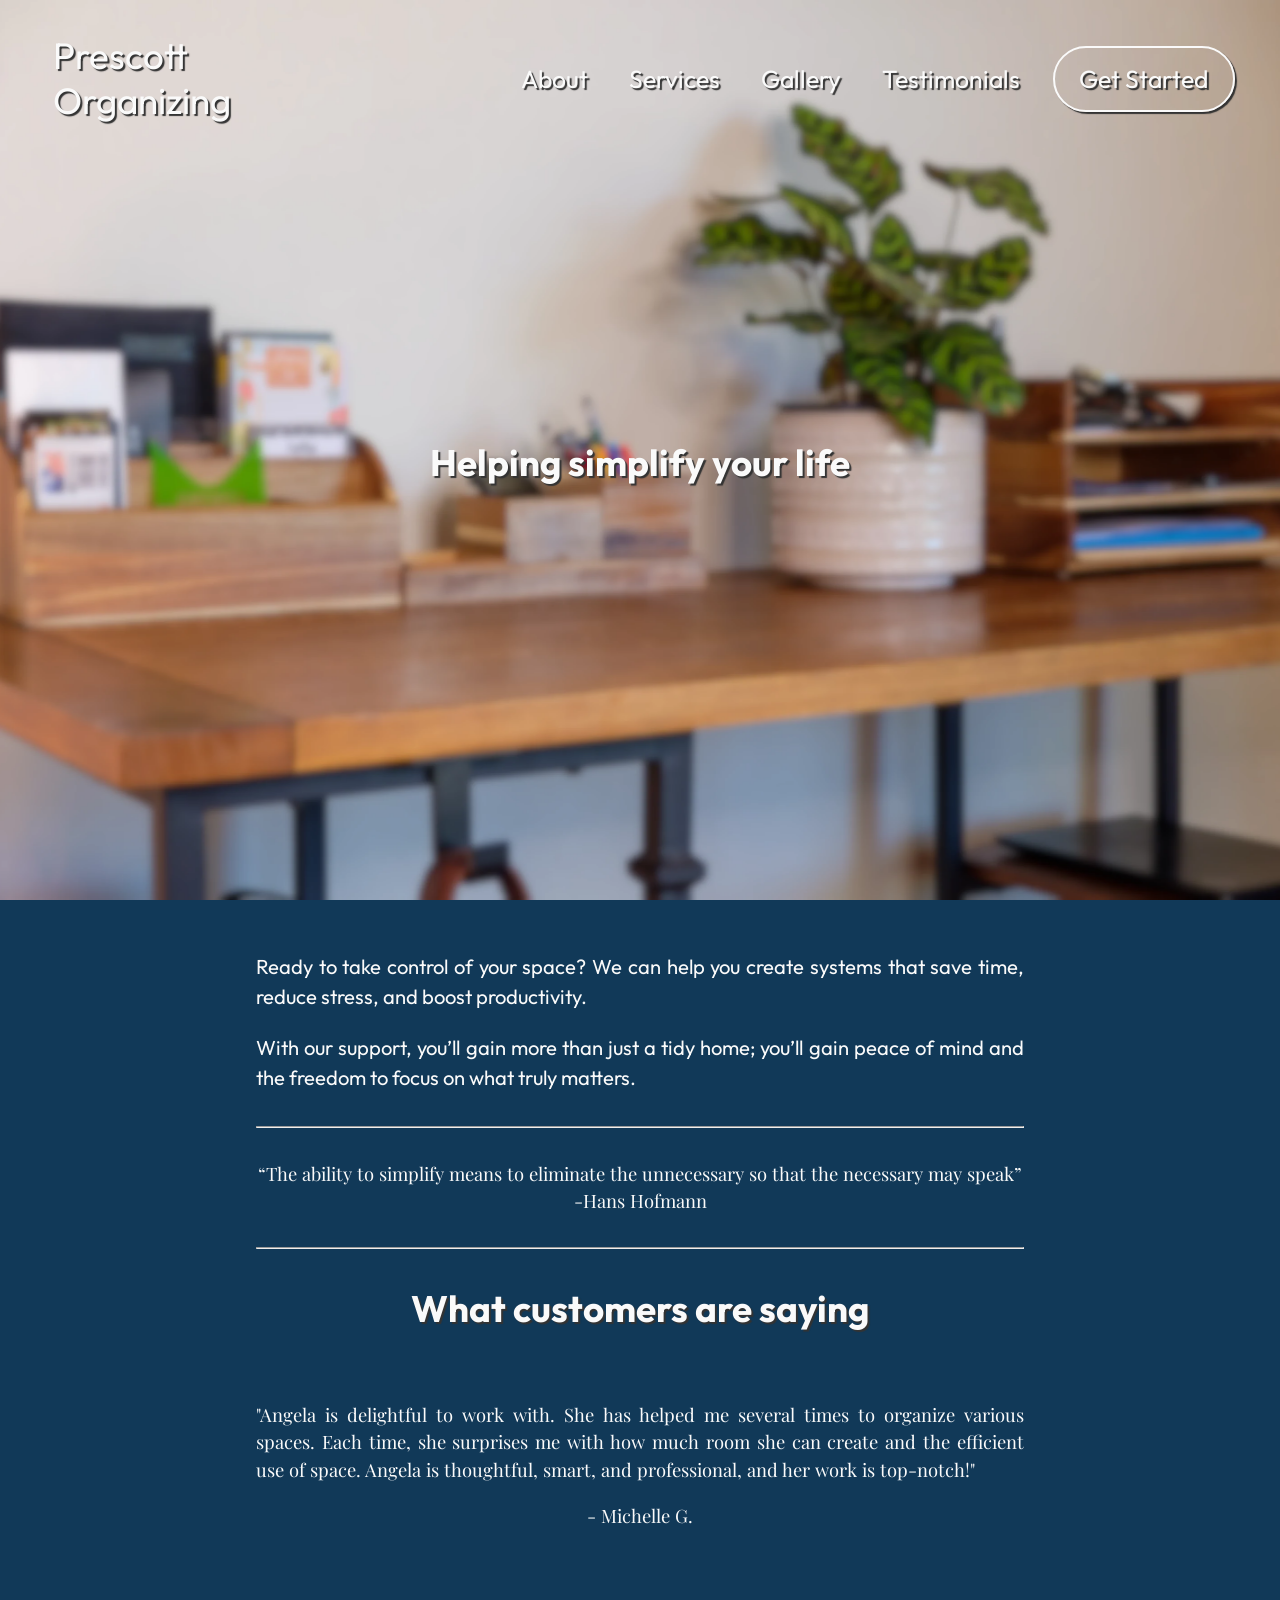
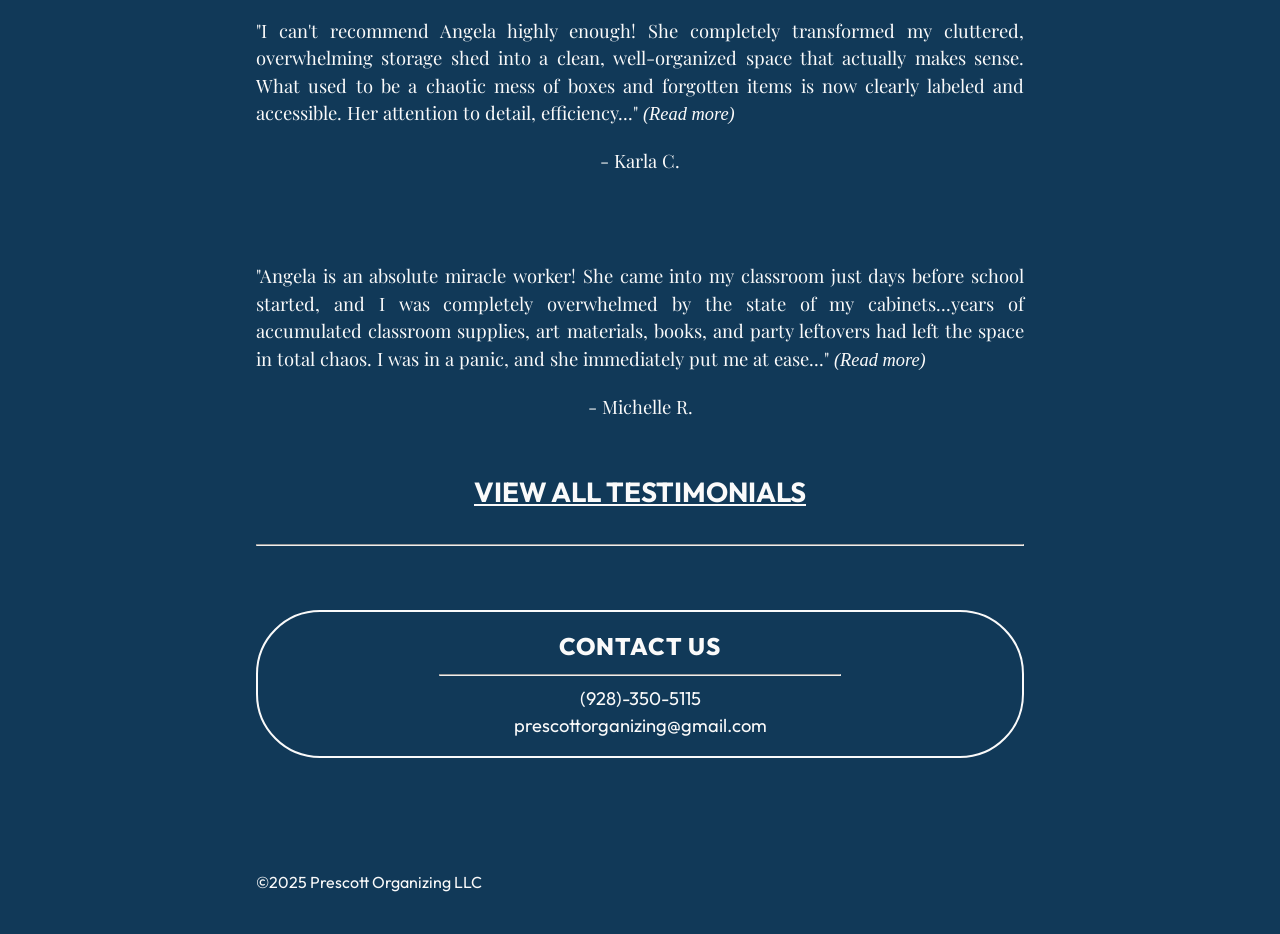
==== commit 23a8d2b0: "content updates" ====
--- a/index.html
+++ b/index.html
@@ -2,15 +2,21 @@
 <html lang="en">
 <head>
 
-	<meta charset="UTF-8" />
-	<meta name="viewport" content="width=device-width, initial-scale=1.0" />
+	<meta charset="UTF-8">
+	<meta name="viewport" content="width=device-width, initial-scale=1.0">
 
 	<title>Prescott Organizing</title>
+  <meta name="title" content="Prescott Organizing | Professional Home Organizing in Prescott, AZ">
+  <meta name="description" content="Prescott Organizing helps simplify your life with professional organizing services in Prescott, AZ and the Tri-City area">
 
-	<link rel="stylesheet" href="style/style.css?v=1.0.6" type="text/css" media="all" />
+  <meta property="og:title" content="Prescott Organizing | Professional Home Organizing in AZ">
+  <meta property="og:description" content="Helping simplify your life with organizing services in the Prescott, AZ Tri-City area.">
+  <meta property="og:url" content="https://prescottorganizing.com/">
+
+
+	<link rel="stylesheet" href="style/style.css?v=1.0.8" type="text/css" media="all">
   <link rel="icon" type="image/x-icon" href="media/favicon/favicon.ico">
 
-	<!-- Link to Google Fonts -->
 	<link rel="preconnect" href="https://fonts.googleapis.com">
 	<link rel="preconnect" href="https://fonts.gstatic.com" crossorigin>
 	<link href="https://fonts.googleapis.com/css2?family=Outfit:wght@100..900&family=Playfair+Display:ital,wght@0,400..900;1,400..900&display=swap" rel="stylesheet">
@@ -93,7 +99,6 @@
             <hr class="info-separator">
             <li class="info-item"><a href="tel:9283505115" class="link" id="tel">(928)-350-5115</a></li>
             <li class="info-item"><a href="mailto:prescottorganizing@gmail.com" id="email" class="link">prescottorganizing@gmail.com</a></li> 
-            <li class="info-item">PO Box 10462 Prescott, AZ 86304</li>
         </ul>
 
     </main>
@@ -123,5 +128,27 @@
     <p>&copy;2025 Prescott Organizing LLC</p>
   </footer>
 
+  <script type="application/ld+json">
+    {
+      "@context": "https://schema.org",
+      "@type": "LocalBusiness",
+      "name": "Prescott Organizing",
+      "address": {
+        "@type": "PostalAddress",
+        "addressLocality": "Prescott",
+        "addressRegion": "AZ",
+        "postalCode": "86304",
+        "addressCountry": "US"
+      },
+      "url": "https://prescottorganizing.com",
+      "telephone": "+1-928-350-5115",
+      "description": "Professional home organizing services in Prescott and the Tri-City area.",
+      "areaServed": {
+        "@type": "Place",
+        "name": ["Prescott", "Prescott Valley", "Chino Valley"]
+      }
+    }
+    </script>
+
 </body>
 </html>
--- a/style/style.css
+++ b/style/style.css
@@ -611,13 +611,19 @@
     }
 }
 
-@media (max-width: 1100px) and (max-height: 700px) {
-    .tagline {
-        margin-top: 10vh;
+@media (max-width: 1100px) and (max-height: 1370px) {
+    .tagline {
+        margin-top: 15vh;
         margin-bottom: 45vh;
     }
 }
 
+@media (max-width: 855px) and (max-height: 1290px) {
+    .tagline {
+        margin-top: 20vh;
+        margin-bottom: 40vh;
+    }
+}
 
 @media (max-width: 822px) and (max-height: 1190px) {
     .tagline {
@@ -626,105 +632,7 @@
     }
 }
 
-@media (max-width: 800px) and (max-height: 1100px) {
-    .tagline {
-        margin-top: 10vh;
-        margin-bottom: 38vh;
-    }
-
-    .contact-details.email {
-        font-size: 120%;
-    }
-
-    .nav-icon {
-        font-size: 2em !important;
-    }
-}
-
-@media (max-width: 600px) and (max-height: 800px) {
-    .tagline {
-        margin-top: 10vh;
-        margin-bottom: 30vh;
-    }
-
-    .nav-icon {
-        font-size: 1.5em !important;
-    }
-}
-
-@media (max-width: 420px) and (max-height: 990px) {
-    .tagline {
-        margin-top: 10vh;
-        margin-bottom: 35vh;
-    }
-
-    .contact-details.email {
-        font-size: 80%;
-    }
-
-    .nav-icon {
-        font-size: 1.2em !important;
-    }
-}
-
-@media (max-width: 440px) and (max-height: 940px) {
-    .tagline {
-        margin-top: 10vh;
-        margin-bottom: 35vh;
-    }
-
-    .contact-details.email {
-        font-size: 80%;
-    }
-
-    .nav-icon {
-        font-size: 1.2em !important;
-    }
-
-    .top-img {
-        width: 100vw;
-    }
-}
-
-@media (max-width: 380px) and (max-height: 750px) {
-    .tagline {
-        margin-top: 10vh;
-        margin-bottom: 25vh;
-    }
-
-    .contact-details.email {
-        font-size: 100%;
-    }
-
-    .nav-icon {
-        font-size: 1em !important;
-    }
-}
-
-@media (max-width: 400px) and (max-height: 690px) {
-    .tagline {
-        margin-top: 10vh;
-        margin-bottom: 25vh;
-    }
-
-    .contact-details.email {
-        font-size: 70%;
-    }
-
-    .nav-icon {
-        font-size: 1em !important;
-    }
-
-}
-
-@media (min-width: 2200px) {
-    .main {
-        max-width: 1050px;
-    }
-
-}
-
-@media (max-width: 820px) {
+@media (max-width: 855px) {
     .site-nav {
         flex-direction: column;
         font-size: 90%;
@@ -771,6 +679,33 @@
     }
 }
 
+@media (max-width: 800px) and (max-height: 1100px) {
+    .tagline {
+        margin-top: 10vh;
+        margin-bottom: 38vh;
+    }
+
+    .contact-details.email {
+        font-size: 120%;
+    }
+
+    .nav-icon {
+        font-size: 2em !important;
+    }
+}
+
+@media (max-width: 600px) and (max-height: 800px) {
+    .tagline {
+        margin-top: 10vh;
+        font-size: 160%;
+        margin-bottom: 28vh;
+    }
+
+    .nav-icon {
+        font-size: 1.5em !important;
+    }
+}
+
 @media (max-width: 500px) {
     .gallery {
         grid-template-columns: 1fr;
@@ -788,6 +723,80 @@
     .tagline {
         margin-top: 8vh;
         margin-bottom: 18vh;
+    }
+
+}
+
+
+@media (max-width: 420px) and (max-height: 990px) {
+    .tagline {
+        margin-top: 10vh;
+        margin-bottom: 35vh;
+    }
+
+    .contact-details.email {
+        font-size: 80%;
+    }
+
+    .nav-icon {
+        font-size: 1.2em !important;
+    }
+}
+
+@media (max-width: 440px) and (max-height: 940px) {
+    .tagline {
+        margin-top: 10vh;
+        margin-bottom: 28vh;
+    }
+
+    .contact-details.email {
+        font-size: 80%;
+    }
+
+    .nav-icon {
+        font-size: 1.2em !important;
+    }
+
+    .top-img {
+        width: 100vw;
+    }
+}
+
+@media (max-width: 380px) and (max-height: 750px) {
+    .tagline {
+        font-size: 150%;
+        margin-top: 10vh;
+        margin-bottom: 24vh;
+    }
+
+    .contact-details.email {
+        font-size: 100%;
+    }
+
+    .nav-icon {
+        font-size: 1em !important;
+    }
+}
+
+@media (max-width: 400px) and (max-height: 690px) {
+    .tagline {
+        margin-top: 10vh;
+        margin-bottom: 25vh;
+    }
+
+    .contact-details.email {
+        font-size: 70%;
+    }
+
+    .nav-icon {
+        font-size: 1em !important;
+    }
+
+}
+
+@media (min-width: 2200px) {
+    .main {
+        max-width: 1050px;
     }
 
 }
@@ -802,6 +811,21 @@
         background-size: 30px;
     }
 
+}
+
+@media (max-width: 840px) and (max-height: 1200px) and (min-width: 800px) and (min-height: 1100px) {
+    .tagline {
+        margin-top: 10vh;
+        margin-bottom: 45vh;
+    }
+}
+
+
+@media (max-width: 1100px) and (max-height: 1370px) and (min-width: 1000px) and (min-height: 1300px) {
+    .tagline {
+        margin-top: 30vh;
+        margin-bottom: 55vh;
+    }
 }
 
 .nav-link.gs {
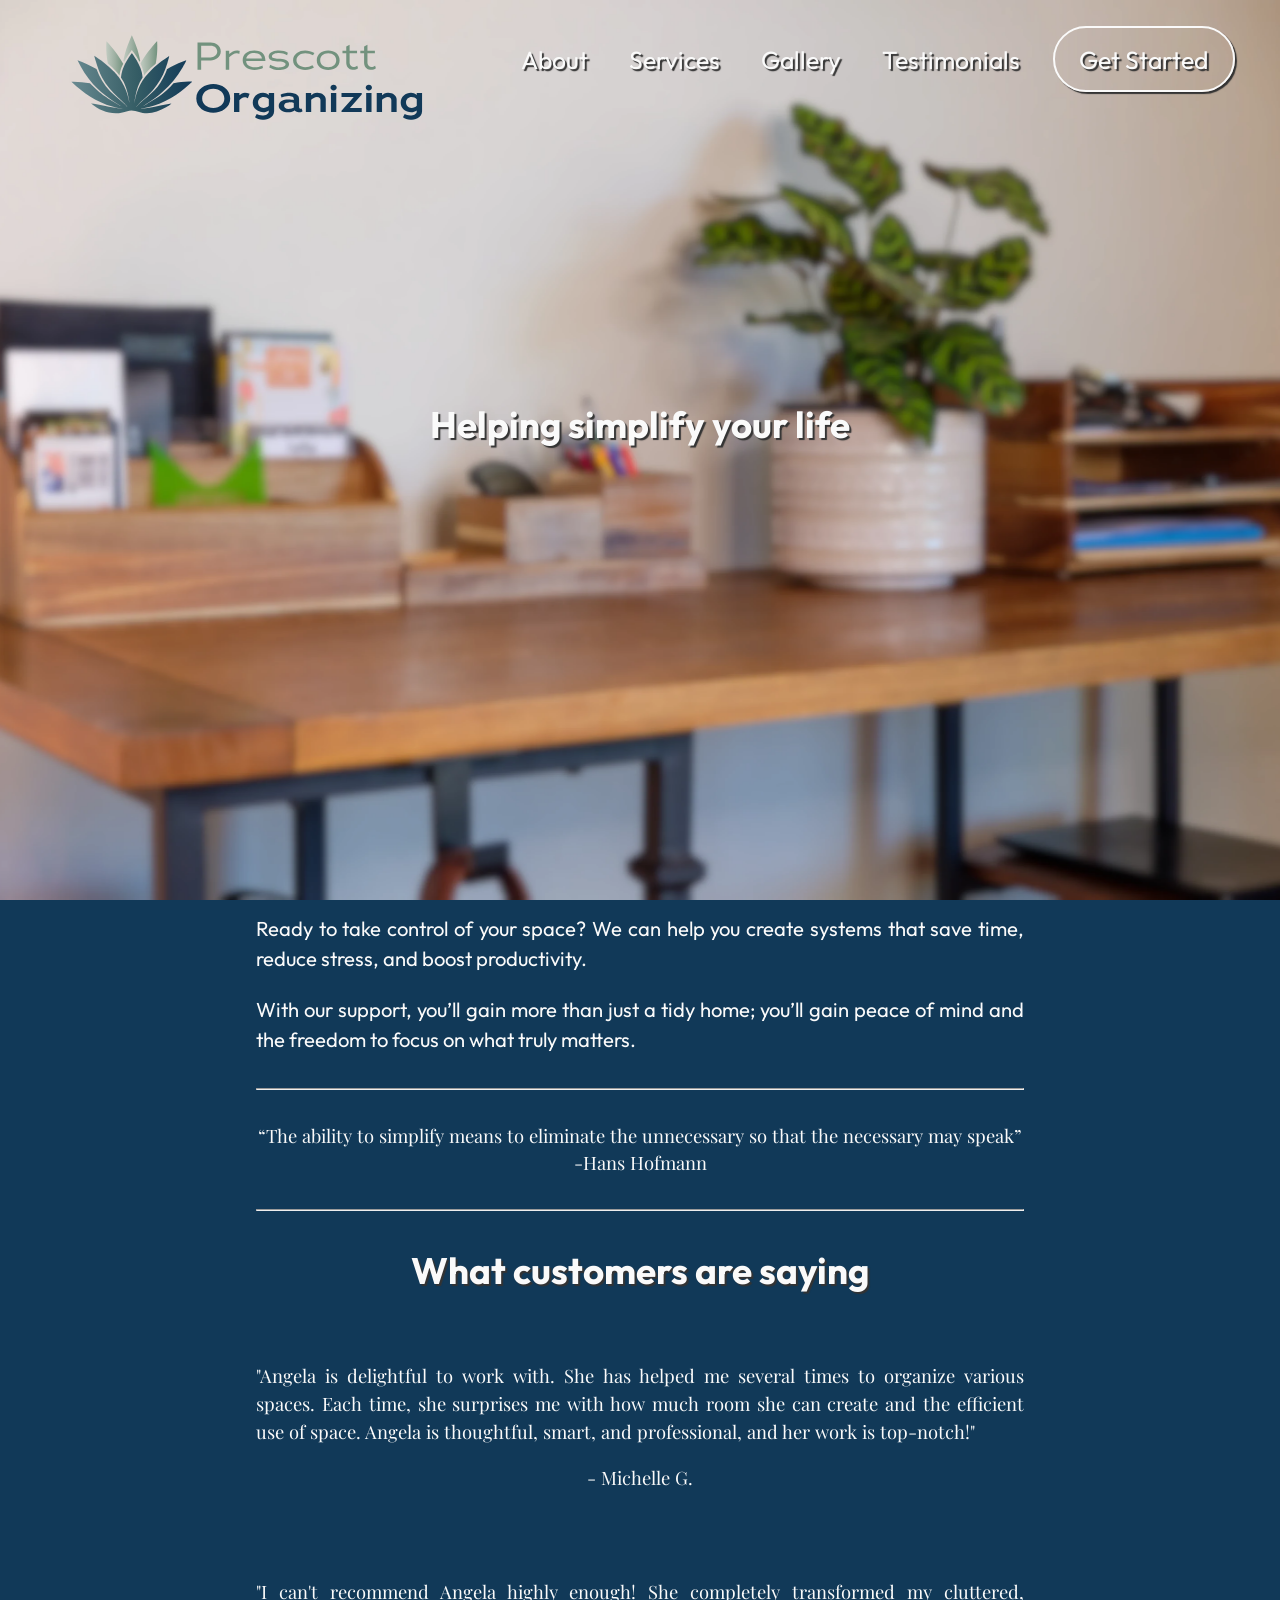
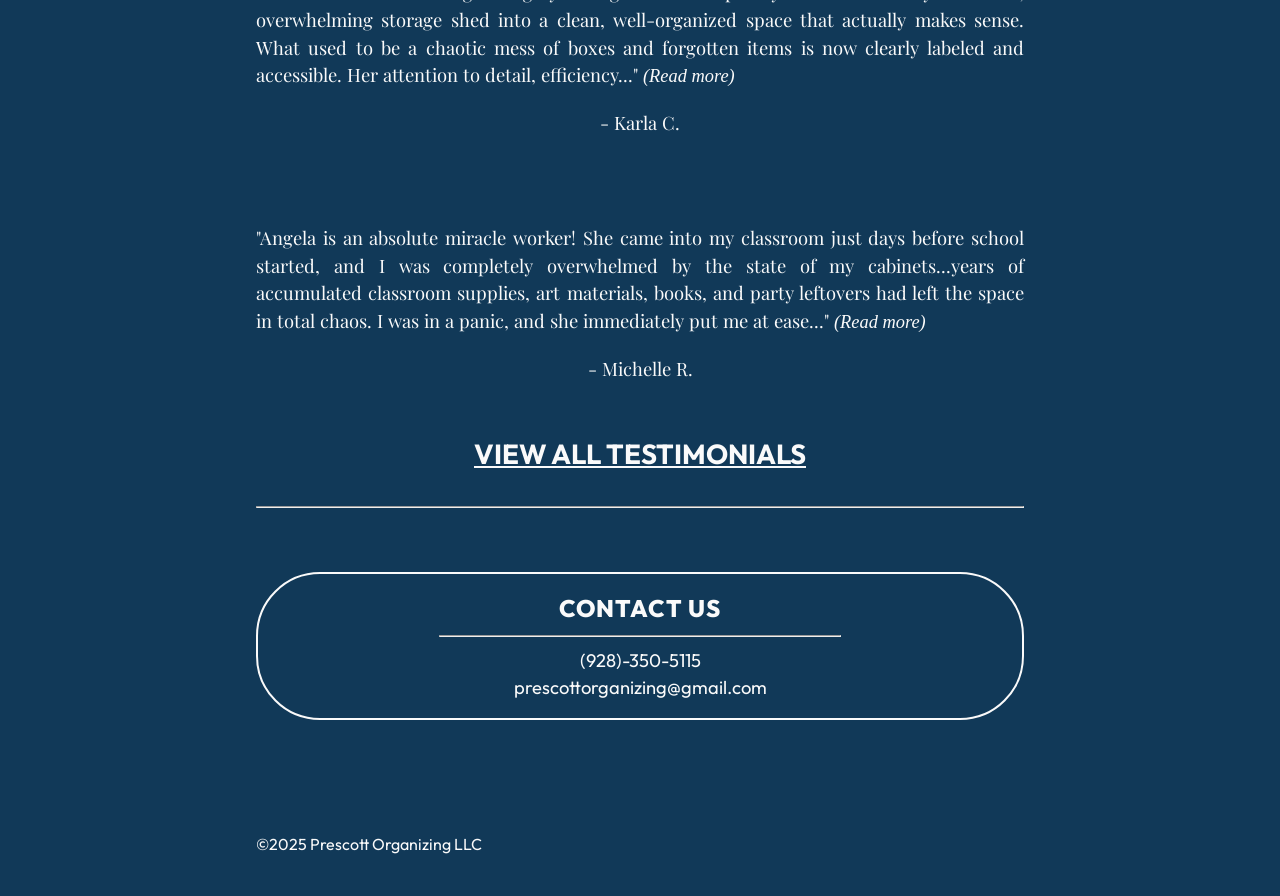
==== commit 3308d07b: "new logo" ====
--- a/index.html
+++ b/index.html
@@ -6,8 +6,8 @@
 	<meta name="viewport" content="width=device-width, initial-scale=1.0">
 
 	<title>Prescott Organizing</title>
-  <meta name="title" content="Prescott Organizing | Professional Home Organizing in Prescott, AZ">
-  <meta name="description" content="Prescott Organizing helps simplify your life with professional organizing services in Prescott, AZ and the Tri-City area">
+  <meta name="title" content="Home Organizing Services Prescott AZ | Prescott Organizing">
+  <meta name="description" content="Professional home organizing and decluttering services in Prescott, AZ serving the Tri-City area. Simplify your home with expert closet, kitchen, and whole-house organization.">  
 
   <meta property="og:title" content="Prescott Organizing | Professional Home Organizing in AZ">
   <meta property="og:description" content="Helping simplify your life with organizing services in the Prescott, AZ Tri-City area.">
@@ -15,7 +15,7 @@
 
 
 	<link rel="stylesheet" href="style/style.css?v=1.0.8" type="text/css" media="all">
-  <link rel="icon" type="image/x-icon" href="media/favicon/favicon.ico">
+  <link rel="icon" type="image/x-icon" href="media/f9vicon/favicon.ico">
 
 	<link rel="preconnect" href="https://fonts.googleapis.com">
 	<link rel="preconnect" href="https://fonts.gstatic.com" crossorigin>
@@ -28,7 +28,9 @@
   <header class="site-header">
     <nav class="site-nav">
       <div class="nav-left">
-        <a class="logo" href="/">Prescott <br> Organizing</a>
+        <!-- <a class="logo" href="/">Prescott <br> Organizing</a> -->
+        <a href="/"><img src="media/logo/logo-outline.svg" class="logo"></a>
+        
       </div>
       <div class="nav-right">
         <a href="/about" class="nav-link link">About</a>
--- a/style/style.css
+++ b/style/style.css
@@ -839,12 +839,24 @@
 }
 
 .logo {
+    position: absolute;
+    top: -1em;
+    left: -1.5em;
     font-size: 2em;
     line-height: 1.2;
     white-space: normal;
+    width: 16em;
+    height: auto;
 }
 
 .nav-link {
     font-size: 135%;
 }
 
+.ul {
+    text-decoration: underline;
+}
+
+#srvlink {
+    margin-bottom: 3em;
+}
